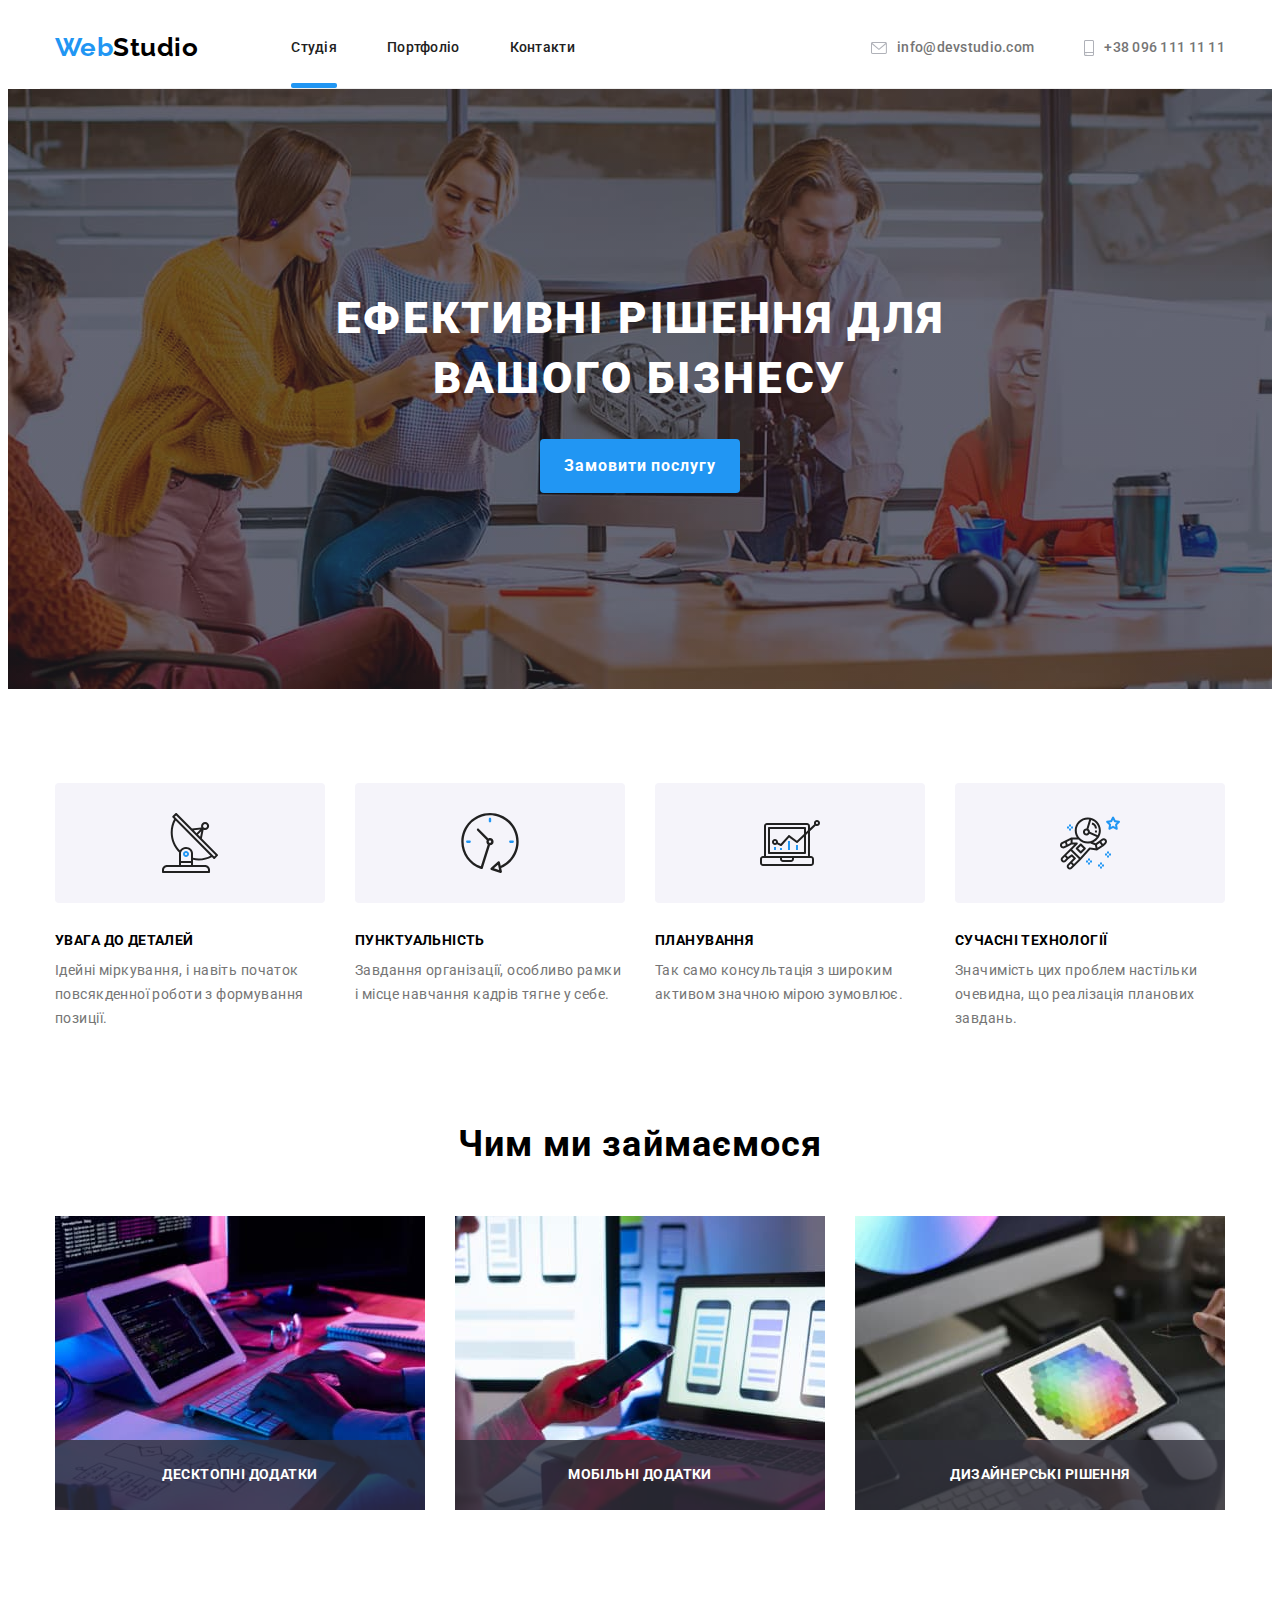
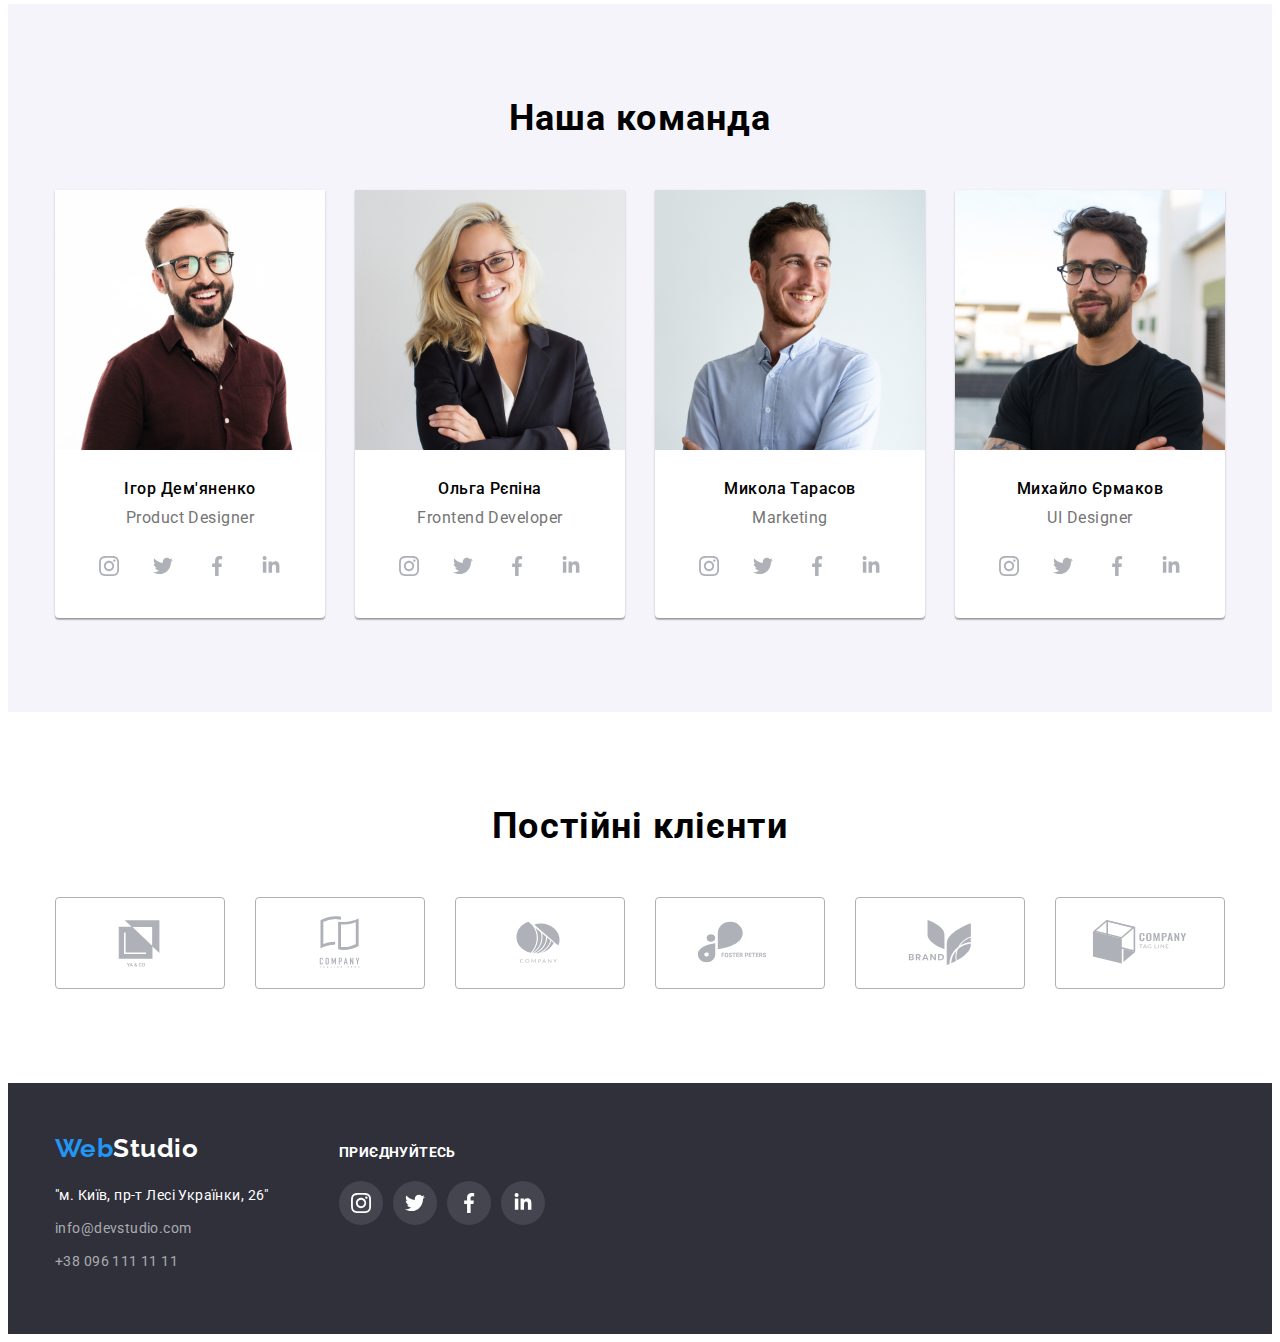
==== index.html @ 0c40fbbf "update index.html" ====
<!DOCTYPE html>
<html lang="en">
<head>
    <meta charset="UTF-8">
    <meta http-equiv="X-UA-Compatible" content="IE=edge">
    <meta name="viewport" content="width=device-width, initial-scale=1.0">
    <link href="https://fonts.googleapis.com/css2?family=Raleway:wght@700&family=Roboto:wght@400;500;700;900&display=swap" 
    rel="stylesheet">
    <link rel="stylesheet" href="https://cdnjs.cloudflare.com/ajax/libs/modern-normalize/1.1.0/modern-normalize.min.css" integrity="sha512-wpPYUAdjBVSE4KJnH1VR1HeZfpl1ub8YT/NKx4PuQ5NmX2tKuGu6U/JRp5y+Y8XG2tV+wKQpNHVUX03MfMFn9Q==" crossorigin="anonymous" referrerpolicy="no-referrer" />
    <link rel="stylesheet" href="./styles.css">
    <title>Студія</title>
</head>
<body>
    <!-- Шапка сайту -->
    <header class="page-header">
        
            <nav class=" container main-nav">
            <a href="./index.html" class="logo"><span class="logo-blue">Web</span>Studio</a> 
            <ul class="site-nav list">
                <li class="item"><a href="./index.html"  class="link main-nav-link">Студія</a></li>
                <li class="item"><a href="./portfolio.html" class="link ">Портфоліо</a></li>
                <li class="item"><a href="" class="link ">Контакти</a></li>

            </ul>
            <ul class="auth-nav list">
                <li class="item">
                    <a href="mailto:info@devstudio.com"class="link">
                    <svg
                    class="mail-icons"
                    width="20px"
                    hight="20px">
                        <use href="./images/icons.svg#icon-mail"></use>
                    </svg>
                    info@devstudio.com
                    </a>
                </li>
                <li class="item">
                    <a href="tel:+380961111111" class="link">
                        <svg
                        class="smartphone-icons"
                        width="20px"
                        hight="20px">
                            <use href="./images/icons.svg#icon-smartphone"></use>
                        </svg>   
                        +38 096 111 11 11    
                </a>
                </li>
            </ul>
            </nav>
        
    </header>
    <main>
        <!-- Герой -->
<section class="hero">
    <div class="container">
        <h1 class="hero-titel">Ефективні рішення для <br> вашого бізнесу</h1>
        <button data-modal-open type="button" class="button secondary">Замовити послугу</button>
    </div>
</section>
<!-- Features -->
<section class="section section-features">
    <!-- Hidden titel-->
    <div class="container">
    <h2 class="section-titel visually-hidden">Наші переваги</h2>
    <ul class="list features-list">
        <li class="item">
            <div class="featers-items">
                <svg
                        class="features-links-icons" width="70px" hight="70px">
                        <use href="./images/icons.svg#icon-antenna"></use>
                </svg>
            </div>
            <h3 class="section-titel titel-features">УВАГА ДО ДЕТАЛЕЙ</h3>
            <p class="features">Ідейні міркування, і навіть початок повсякденної роботи з формування позиції.</p>
        </li>
        <li class="item">
            <div class="featers-items">
                <svg
                        class="features-links-icons" width="70px" hight="70px">
                        <use href="./images/icons.svg#icon-clock"></use>
                </svg>
            </div>
            <h3 class="section-titel titel-features">ПУНКТУАЛЬНІСТЬ</h3>
            <p class="features">Завдання організації, особливо рамки і місце навчання кадрів тягне у себе.</p>
        </li>
        <li class="item">
            <div class="featers-items">
                <svg
                        class="features-links-icons" width="70px" hight="70px">
                        <use href="./images/icons.svg#icon-diagram"></use>
                </svg>
            </div>
            <h3 class="section-titel titel-features">ПЛАНУВАННЯ</h3>
            <p class="features">Так само консультація з широким активом значною мірою зумовлює.</p>
        </li>
        <li class="item">
            <div class="featers-items">
                <svg
                        class="features-links-icons" width="70px" hight="70px">
                        <use href="./images/icons.svg#icon-astronaut"></use>
                </svg>
            </div>
            <h3 class="section-titel titel-features">СУЧАСНІ ТЕХНОЛОГІЇ</h3>
            <p class="features">Значимість цих проблем настільки очевидна, що реалізація планових завдань.</p>
        </li>
    </ul>
    </div>  
</section>
<!-- Work -->
<section class="section nopadding-section">
    <div class="container">
    <h2 class="section-titel h2-titel">Чим ми займаємося</h2>
    <ul class="list list-work">
        <div class="list-work-items">
            <li >
                <img src="./images/box1.jpg" alt="Проектуємо" width="370">
                <div class="list-work-name"><h3 class="list-work-titel">Десктопні додатки</h3></div>
            </li>
        </div>
        <div class="list-work-items">
            <li >
                <img src="./images/box2.jpg" alt="Appmobile" width="370">
                <div class="list-work-name"><h3 class="list-work-titel">Мобільні додатки</h3></div>
            </li>
        </div>
        <div class="list-work-items">
            <li >
                <img src="./images/box3.jpg" alt="Дизайн" width="370">
                <div class="list-work-name"><h3 class="list-work-titel">Дизайнерські рішення</h3></div>
            </li>
        </div>
    </ul>
    </div>
</section>
<!-- Team -->
<section class="section section-team">
    <div class="container">
    <h2 class="section-titel team-titel">Наша команда</h2>
    <ul class="list team-list">
        <li class="team-cards">
            <img src="./images/teamcard1.jpg" alt="Ігор" width="270">
            <div class="team-list-name">
             <h3 class="section-titel team-name">Ігор Дем'яненко</h3>
            <p class="team-job">Product Designer</p> 
             <ul class="social-links list">
                <li class="social-links-items">
                    <a href="" class="social-links-cirl">
                        <svg
                        class="social-links-icons"
                        width="20px"
                        hight="20px">
                            <use href="./images/icons.svg#icon-instagram"></use>
                        </svg>
                    </a>
                </li>
                <li class="social-links-items">
                    <a href="" class="social-links-cirl">
                        <svg
                        class="social-links-icons"
                        width="20px">
                            <use href="./images/icons.svg#icon-twitter"></use>
                        </svg>
                    </a>
                </li>
                <li class="social-links-items">
                    <a href="" class="social-links-cirl">
                        <svg
                        class="social-links-icons"
                        width="20px">
                            <use href="./images/icons.svg#icon-facebook"></use>
                        </svg>
                    </a>
                </li>
                <li class="social-links-items">
                    <a href="" class="social-links-cirl">
                        <svg
                        class="social-links-icons"
                        width="20px">
                            <use href="./images/icons.svg#icon-linkedin"></use>
                        </svg>
                    </a>
                </li>
             </ul>
    </div>
            
        </li>
        <li class="team-cards">
            <img src="./images/teamcard2.jpg" alt="Оля" width="270">
            <div class="team-list-name">
                <h3 class="section-titel team-name">Ольга Рєпіна</h3>
            <p class="team-job">Frontend Developer</p>
            <ul class="social-links list">
                <li class="social-links-items">
                    <a href="" class="social-links-cirl">
                        <svg
                        class="social-links-icons"
                        width="20px"
                        hight="20px">
                            <use href="./images/icons.svg#icon-instagram"></use>
                        </svg>
                    </a>
                </li>
                <li class="social-links-items">
                    <a href="" class="social-links-cirl">
                        <svg
                        class="social-links-icons"
                        width="20px">
                            <use href="./images/icons.svg#icon-twitter"></use>
                        </svg>
                    </a>
                </li>
                <li class="social-links-items">
                    <a href="" class="social-links-cirl">
                        <svg
                        class="social-links-icons"
                        width="20px">
                            <use href="./images/icons.svg#icon-facebook"></use>
                        </svg>
                    </a>
                </li>
                <li class="social-links-items">
                    <a href="" class="social-links-cirl">
                        <svg
                        class="social-links-icons"
                        width="20px">
                            <use href="./images/icons.svg#icon-linkedin"></use>
                        </svg>
                    </a>
                </li>
             </ul>
            </div>
        </li>
        <li class="team-cards">
            <img src="./images/teamcard3.jpg" alt="Микола" width="270">
            <div class="team-list-name">
                <h3 class="section-titel team-name">Микола Тарасов</h3>
            <p class="team-job">Marketing</p>
            <ul class="social-links list">
                <li class="social-links-items">
                    <a href="" class="social-links-cirl">
                        <svg
                        class="social-links-icons"
                        width="20px"
                        hight="20px">
                            <use href="./images/icons.svg#icon-instagram"></use>
                        </svg>
                    </a>
                </li>
                <li class="social-links-items">
                    <a href="" class="social-links-cirl">
                        <svg
                        class="social-links-icons"
                        width="20px">
                            <use href="./images/icons.svg#icon-twitter"></use>
                        </svg>
                    </a>
                </li>
                <li class="social-links-items">
                    <a href="" class="social-links-cirl">
                        <svg
                        class="social-links-icons"
                        width="20px">
                            <use href="./images/icons.svg#icon-facebook"></use>
                        </svg>
                    </a>
                </li>
                <li class="social-links-items">
                    <a href="" class="social-links-cirl">
                        <svg
                        class="social-links-icons"
                        width="20px">
                            <use href="./images/icons.svg#icon-linkedin"></use>
                        </svg>
                    </a>
                </li>
             </ul>
        </div>
        </li>
        <li class="team-cards">
            <img src="./images/teamcard4.jpg" alt="Михайло" width="270">
            <div class="team-list-name">
                <h3 class="section-titel team-name">Михайло Єрмаков</h3>
            <p class="team-job">UI Designer</p>
            <ul class="social-links list">
                <li class="social-links-items">
                    <a href="" class="social-links-cirl">
                        <svg
                        class="social-links-icons"
                        width="20px"
                        hight="20px">
                            <use href="./images/icons.svg#icon-instagram"></use>
                        </svg>
                    </a>
                </li>
                <li class="social-links-items">
                    <a href="" class="social-links-cirl">
                        <svg
                        class="social-links-icons"
                        width="20px">
                            <use href="./images/icons.svg#icon-twitter"></use>
                        </svg>
                    </a>
                </li>
                <li class="social-links-items">
                    <a href="" class="social-links-cirl">
                        <svg
                        class="social-links-icons"
                        width="20px">
                            <use href="./images/icons.svg#icon-facebook"></use>
                        </svg>
                    </a>
                </li>
                <li class="social-links-items">
                    <a href="" class="social-links-cirl">
                        <svg
                        class="social-links-icons"
                        width="20px">
                            <use href="./images/icons.svg#icon-linkedin"></use>
                        </svg>
                    </a>
                </li>
             </ul>
        </div>
        </li>
    </ul>
    </div>
</section>
<!-- Clients -->

<section class=" section clients">
    <div class="container">
        <h2 class="section-titel h2-titel">Постійні клієнти</h2>
        <ul class="list clients-list">
            <li class="clients-items">
                <div class="clients-items">
                    <a href="" class="clients-links">
                        <svg
                            class="features-links-icons" width="106px" hight="60px">
                            <use href="./images/icons.svg#icon-complogo1"></use>
                        </svg>
                    </a>
                </div>
            </li>
            <li class="clients-items">
                <div class="clients-items">
                    <a href="" class="clients-links">
                        <svg
                            class="features-links-icons" width="106px" hight="60px">
                            <use href="./images/icons.svg#icon-complogo2"></use>
                    </svg>
                    </a>
                </div>
            </li>
            <li class="clients-items">
                <div class="clients-items">
                    <a href="" class="clients-links">
                        <svg
                            class="features-links-icons" width="106px" hight="60px">
                            <use href="./images/icons.svg#icon-complogo3"></use>
                    </svg>
                    </a>
                </div>
            </li>
            <li class="clients-items">
                <div class="clients-items">
                    <a href="" class="clients-links">
                        <svg
                            class="features-links-icons" width="106px" hight="60px">
                            <use href="./images/icons.svg#icon-complogo4"></use>
                    </svg>
                    </a>
                </div>
            </li>
            <li class="clients-items">
                <div class="clients-items">
                   <a href="" class="clients-links">
                     <svg
                            class="features-links-icons" width="106px" hight="60px">
                            <use href="./images/icons.svg#icon-complogo5"></use>
                    </svg>
                   </a>
                </div>
            </li>
            <li class="clients-items">
                <div class="clients-items">
                   <a href="" class="clients-links">
                     <svg
                            class="features-links-icons" width="106px" hight="60px">
                            <use href="./images/icons.svg#icon-complogo6"></use>
                    </svg>
                   </a>
                </div>
            </li>
        </ul>
    </div>
</section>
    </main>
    <!-- Footer -->
<footer class="page-footer">
    <div class="container footer-container">

    <div>
        <a href="./index.html" class="logo"><span class="logo-blue">Web</span><span class="logo-wight">Studio</span></a>
    <address>
    <ul class="footer-nav list">
        <li class="item"><a href="м.Київ,пр-тЛесіУкраїнки,26" class="link-address">"м. Київ, пр-т Лесі Українки, 26"</a></li>
        <li class="item"><a href="mailto:info@devstudio.com" class="link-footer">info@devstudio.com</a></li>
        <li class="item"><a href="tel:+380961111111" ></a><span class="link-footer">+38 096 111 11 11</span></li>
    </ul>
    </address>
    </div>
    
    <div class="social-links-footer">
        <B class="footer-logo">приєднуйтесь</B>
        <ul class="social-links list">
            <li class="social-links-items">
                <a href="" class="social-links-cirl">
                    <svg
                    class="social-links-icons"
                    width="20px"
                    hight="20px">
                        <use href="./images/icons.svg#icon-instagram"></use>
                    </svg>
                </a>
            </li>
            <li class="social-links-items">
                <a href="" class="social-links-cirl">
                    <svg
                    class="social-links-icons"
                    width="20px">
                        <use href="./images/icons.svg#icon-twitter"></use>
                    </svg>
                </a>
            </li>
            <li class="social-links-items">
                <a href="" class="social-links-cirl">
                    <svg
                    class="social-links-icons"
                    width="20px">
                        <use href="./images/icons.svg#icon-facebook"></use>
                    </svg>
                </a>
            </li>
            <li class="social-links-items">
                <a href="" class="social-links-cirl">
                    <svg
                    class="social-links-icons"
                    width="20px">
                        <use href="./images/icons.svg#icon-linkedin"></use>
                    </svg>
                </a>
            </li>
         </ul>
    </div>

    </div>
    </footer>

    <div class="backdrop is-hidden " data-modal>
        <div class="modal">
            <p class="modal-titel">Залиште свої дані, ми вам передзвонимо</p>
            <form action="" class="modal-form">

                <div class="form-element">
                    <label for="name">Ім'я</label>
                <input type="text" name="name" id="userName">
                </div>

                <div class="form-element">
                    <label for="tel">Телефон</label>
                <input type="tel" name="tel" id="tel">
                </div>

                <div class="form-element">
                    <label for="email">Пошта</label>
                <input type="email" name="email" id="email">
                </div>

                <div class="form-element">
                    <label for="coment">Коментар</label>
                <textarea name="coment" id="coment" cols="30" rows="10" placeholder="Введіть текст"></textarea>
                </div>

                <div class="accept">
                    <input type="checkbox" id="accept" name="accept" required>
                    <label for="accept">Погоджуюся з розсилкою та приймаю <a href="" class="accept-link">Умови договору</a></label>
                </div>

                <button class="form-button">Відправити</button>
            </form>
           <button data-modal-close class="button-close">
            <svg
                class="close-icons" width="18px" hight="18px">
                <use href="./images/icons.svg#icon-close"></use>
            </svg>
           </button>

            
        </div>
    </div>

    <script src="./js/modal.js"></script>
</body>
</html>
---- styles.css ----
/* Roboto 900 700 500 400 */
/* Raleway 700 */


*{
    /* outline: 2px solid green; */
    box-sizing: border-box;
}

:root{
    --primary-acent-color:#2196F3;
    --title-test-color:  #757575;
    --section-titel-color: #000000;
    --primary-link-color: #212121;
    --hero-titel-color: #FFFFFF;
    --link-footer-color: rgba(255, 255, 255, 0.6);
    --indent: 30px;
    --items: 3;
    --bghero: rgba(47, 48, 58, 0.4)
    }


body{
    background-color: var(--hero-titel-color);
    color: var(--title-test-color);
    font-family: Roboto, sans-serif;
    letter-spacing: 0.03em;
}

h1,h2,h3,ul,p{
    margin: 0;
}
ul{
    padding-left: 0;
}

img{
    display: block;
    }

.container{
    width: 1200px;
    margin: 0 auto;
    padding-left: 15px;
    padding-right: 15px;
}

.section{
    padding-top: 94px;
    padding-bottom: 94px;
}

.logo{
    color: #000000;
}
.logo-blue{
    color: #2196F3;
}

.logo,
.logo-blue{
    font-family: 'Raleway';
    font-weight: 700;
    font-size: 26px;
    line-height: 1.2;
    text-decoration: none;
    }

.list{
    list-style: none;
    display: block;
}

/* Main-nav */

.main-nav{
    display: flex;
    align-items: center;
    border-bottom: 1px solid #EEE;
}
/* Site nav */
.site-nav{
    display: flex;
    margin-left: 93px;
} 

.site-nav .item:not(:last-child){
    margin-right: 50px;
}

.site-nav .link,
.footer-nav .link {
   display: block;
   padding-top: 32px;
   padding-bottom: 32px;
    color: var(--primary-link-color);
    font-family: 'Roboto';
    font-size: 14px;
    line-height: 1.14;
    letter-spacing: 0.02em;
    font-weight: 500;
    text-decoration: none;
    transition: color 250ms cubic-bezier(0.4, 0, 0.2, 1);
    position: relative;
}

.site-nav .link:hover,
.site-nav .link:focus {
    color: var(--primary-acent-color);
}

.main-nav-link::after{
    content: '';

    position: absolute;
    bottom: 0;
    left: 0;
    display: block;
    width: 100%;
    height: 5px;
    background-color: var(--primary-acent-color);
    border-radius: 2px;
}

/* Auth-nav */

.auth-nav{
    display: flex;
    margin-left: auto;
    
} 
.auth-nav .item +.item{
    margin-left: 50px;
}
.auth-nav .link{
    color: var(--title-test-color);
    font-family: 'Roboto';
    font-size: 14px;
    line-height: 1.14;
    letter-spacing: 0.02em;
    font-weight: 500;
    text-decoration: none;
    transition: color 250ms cubic-bezier(0.4, 0, 0.2, 1);

}



/* SVG mail + tel */

.mail-icons{
    fill: #AFB1B8;
    width: 16px;
    height: 12px;
    margin-right: 10px;
    transition: fill 250ms cubic-bezier(0.4, 0, 0.2, 1);
    
}

.smartphone-icons{
    fill: #AFB1B8;
    width: 10px;
    height: 16px;
    margin-right: 10px;
    transition: fill 250ms cubic-bezier(0.4, 0, 0.2, 1);
    
}


.link{
    display: flex; 
    justify-content: center;
    align-items: center;
}



.auth-nav .link:hover,
.auth-nav .link:focus,
.auth-nav .link:hover svg,
.auth-nav .link:focus svg {
    color: var(--primary-acent-color);
    fill: var(--primary-acent-color);
}




/* Hero */
.hero{
    max-width: 1600px;
    height: 600px;
    background-color: #2F303A;
    background-image: linear-gradient(to right, var(--bghero), var(--bghero)), url(./images/background.jpg);
    background-repeat: no-repeat;
    background-position: center;
    background-size: 1600px;
  
    text-align: center;
    padding-top: 200px;
    padding-bottom: 200px;
    margin: 0 auto;
}
.hero-titel{
    color: #FFFFFF;
    font-weight: 900;
    font-size: 44px;
    line-height: 1.36;
    letter-spacing: 0.06em;
    text-transform: uppercase; 
    padding-bottom: 30px;
}

/* Hidden titels */

.visually-hidden {
    position: absolute;
    width: 1px;
    height: 1px;
    margin: -1px;
    border: 0;
    padding: 0;
    white-space: nowrap;
    clip-path: inset(100%);
    clip: rect(0 0 0 0);
    overflow: hidden;
  }

/* Section features */
.featers-items{
    width: 270px;
    height: 120px;
    background-color: #F5F4FA;
    border-radius: 4px;
    display: flex;
}
.features-links-icons{
    margin: auto;
    width: 70px;
    height: 70px;
}

.features-list,
.list-work,
.team-list
{
    display: flex;
    flex-wrap: wrap;
    justify-content: space-between;
}
.features-list .item{
    width: 270px;
}
.titel-features{
    margin-bottom: 10px;
    margin-top: 30px
}
.section-titel{
    color: var(--section-titel-color);
    font-weight: 700;
    font-size: 14px;
    line-height: 1.14;
    letter-spacing: 0.03em;
    text-transform: uppercase;
}
.list-work-items{
    position: relative;
}
.list-work-titel{
    color: var(--hero-titel-color);
    font-weight: 700;
    font-size: 14px;
    line-height: 1.14;
    letter-spacing: 0.03em;
    text-transform: uppercase;
    text-align: center;
    
   
    
}

.list-work-name{
  position: absolute;  
  bottom: 0;
  right: 0;
  width: 100%;
  background-color: rgba(47, 48, 58, 0.8);
  height: 70px;
  display: flex;
  justify-content: center;
  align-items: center;

}

.features{
    font-size: 14px;
    line-height: 1.7;
    letter-spacing: 0.03em;
}
/* Work */
.h2-titel,
.team-titel{
    margin-bottom: 50px;
    font-weight: 700;
    font-size: 36px;
    line-height: 1.16;
    text-align: center;
    letter-spacing: 0.03em;  
    text-transform: none; 
}
.nopadding-section{
    padding-top: 0;
}


/* Team */
.section-team{
    background-color: #F5F4FA;
    padding-bottom: 94px;
}

.team-list{
    text-align: center;
}

.team-cards{
box-shadow: 0px 1px 3px rgba(0, 0, 0, 0.12), 0px 1px 1px rgba(0, 0, 0, 0.14), 0px 2px 1px rgba(0, 0, 0, 0.2);
border-radius: 0px 0px 4px 4px;
background-color: var(--hero-titel-color);
}

.team-name{
    font-weight: 500;
    font-size: 16px;
    line-height: 1.18;
    letter-spacing: 0.03em;
    text-transform: none;
    }

.team-job{
    font-size: 16px;
    line-height: 1.18;
    letter-spacing: 0.03em;
    text-transform: none;
    margin-top: 10px;
    padding-bottom: 16px;
    }

.team-list-name{
    padding-top: 30px;
    padding-bottom: 30px;
}


.social-links{
    gap: 10px;
    display: flex;
    justify-content: center;
    
}
.social-links-cirl{
    display: flex;
    justify-content: center;
    width: 44px;
    height: 44px; 
    border-radius: 50%;
    transition: background-color 250ms cubic-bezier(0.4, 0, 0.2, 1);
      
}

.social-links-icons{
    fill: #AFB1B8;
    width: 20px;
    height: 20px;
    margin: auto;
    transition: fill 250ms cubic-bezier(0.4, 0, 0.2, 1);
}

.social-links-cirl:hover ,
.social-links-cirl:focus {
    fill: var(--hero-titel-color);
    background-color: var(--primary-acent-color);
}

.social-links-cirl:hover svg,
.social-links-cirl:focus svg{
    fill: var(--hero-titel-color);

}
/* Clients */

.clients-list{
    gap: 30px;
    display: flex;
    justify-content: center;
}


.clients-links{
border: 1px solid #AFB1B8;
border-radius: 4px;
width: 170px;
height: 92px;
margin: auto;
display: flex;
justify-content: center;
transition: border-color 250ms cubic-bezier(0.4, 0, 0.2, 1);
}

.clients-links svg{
    transition: fill 250ms cubic-bezier(0.4, 0, 0.2, 1);
}


.features-links-icons{
    width: 106px;
    height: 60px;
    fill: #AFB1B8;
}


.clients-links:hover ,
.clients-links:focus {
    fill: var(--primary-acent-color);
    border-color: var(--primary-acent-color);
    
}

.clients-links:hover svg,
.clients-links:focus svg{
    fill: var(--primary-acent-color);

}

/* Footer */
.page-footer{
    background-color: #2F303A;
}
.logo-wight,
.link-address{
    color: #FFFFFF;
   }

.link-address,
.link-footer{
    font-weight: 400;
    font-size: 14px;
    font-style: normal;
    line-height: 1.7;
    letter-spacing: 0.03em;
    text-decoration: none;
   }

.link-footer{
    color: rgba(255, 255, 255, 0.6);
}
.footer-nav{
    margin-top: 20px;
}

.footer-nav .item +.item{
    margin-top: 9px;
}

.footer-logo{
    color: var(--hero-titel-color);
    font-weight: 700;
    font-size: 14px;
    line-height: 1.14;
    letter-spacing: 0.03em;
    text-transform: uppercase;
    margin-bottom: 20px;
    display: block;
}

.footer-container{
    display: flex;
    align-items: baseline;
}

.social-links-footer{
    margin-left: 70px;
}


.social-links-footer .social-links-cirl {
 background: rgba(255, 255, 255, 0.1);

}

.social-links-footer .social-links-icons
{
   fill: var(--hero-titel-color);   
}

.social-links-footer .social-links-cirl:hover,
.social-links-footer .social-links-cirl:focus {
    background: var(--primary-acent-color);
    
   }

/* Portfolio */

/* Filter portfolio */

.filter-list{
    display: flex;
    flex-wrap: wrap;
    justify-content: center;
    padding-bottom: 50px;
}

.filter-list .item +.item{
    margin-left: 8px;
}

/* Button-portfolio */

.button{
    color: var(--section-titel-color);
    background-color: #F5F4FA;
    display: inline-block;
    padding: 12px 24px;
    font-family: inherit;
    cursor: pointer;
    font-weight: 700;
    font-size: 16px;
    line-height: 1.87;
    letter-spacing: 0.06em;
    border: 2px;
    border-radius: 4px;
    border-color: var(--primary-acent-color);
    transition: color 250ms cubic-bezier(0.4, 0, 0.2, 1), background-color 250ms cubic-bezier(0.4, 0, 0.2, 1);
    

}
.button.primary{
    color: var(--primary-acent-color);
    background-color: var(--hero-titel-color);
}
.button.secondary{
    color: var(--hero-titel-color);
    background-color: var(--primary-acent-color);
    border: 2px;
    border-radius: 4px;
    border-color: var(--primary-acent-color);
    font-weight: 700;
    font-size: 16px;
    line-height: 1.87;
    letter-spacing: 0.06em;
    
}

.button:hover,
.button:focus{
    color: var(--hero-titel-color);
    background-color: var(--primary-acent-color);
    border-color: var(--primary-acent-color);
    box-shadow: 0px 3px 1px rgba(0, 0, 0, 0.1), 0px 1px 2px rgba(0, 0, 0, 0.08), 0px 2px 2px rgba(0, 0, 0, 0.12);
}

.button.button.secondary:hover,
.button.button.secondary:focus{
    color: var(--section-titel-color);
    background-color: #F5F4FA;
    border-color: #F5F4FA;
}


/* Portfolio ditalies */

.portfolio-titel{
    font-weight: 700;
    font-size: 18px;
    line-height: 2;
    letter-spacing: 0.06em;
    text-transform: none;
}

.portfolio-descr{
    font-size: 16px;
    line-height: 1.87;
    letter-spacing: 0.03em;
    text-transform: none
}

.portfolio-list{
    display: flex;
    flex-wrap: wrap;
    justify-content: space-between;
    gap: var(--indent)
    }
.portfolio-img{
    position: relative;
    overflow: hidden;
}
   .portfolio-card-info{
    font-weight: 400;
    font-size: 18px;
    line-height: 1.55;
    letter-spacing: 0.03em;
    color: var(--hero-titel-color);
    background-color: rgba(33, 150, 243, 0.9);
    padding: 63px 24px;
    width: 100%;
    height: 100%;
    position: absolute;
    top: 0;
    left: 0;
    transform: translateY(101%);
    transition: transform 250ms cubic-bezier(0.4, 0, 0.2, 1);
   } 

.portfolio-titel{
    margin-top: 20px;
    margin-bottom: 4px;
}

.page-footer{
    padding-top: 50px;
    padding-bottom: 60px;
}
.portfolio-list-name{
    padding: 20px 24px;
    border: 1px solid #EEE;
    border-top: none;
    
}
.portfolio-item{
    flex-basis: calc((100% - ( var(--indent) * (var(--items)-1 )))/ var(--items) );
   
   
}

.portfolio-links{
    display: block;
    text-decoration: none;
    transition: box-shadow 250ms cubic-bezier(0.4, 0, 0.2, 1);
}

   
.portfolio-links:focus,
.portfolio-links:hover  
    {
    box-shadow: 0px 1px 1px rgba(0, 0, 0, 0.12), 0px 4px 4px rgba(0, 0, 0, 0.06), 1px 4px 6px rgba(0, 0, 0, 0.16);
    }


.portfolio-item:hover .portfolio-card-info,
.portfolio-links:focus .portfolio-card-info{
    transform: translateY(0);

}

/* Modal */
.backdrop{
    position: fixed;
    top: 0;
    left: 0;
    width: 100%;
    height: 100%;
    background-color: rgba(0, 0, 0, 0.2);
    transition: opacity 250ms cubic-bezier(0.4, 0, 0.2, 1);
    opacity: 1;
    
}

.backdrop.is-hidden{
    opacity: 0;
    pointer-events: none;
   
}

.backdrop.is-hidden .modal{
    transform: translate(-50%, -50%) scale(0.5);
}

.modal{
    position: absolute;
    top: 50%;
    left: 50%;
    transform: translate(-50%, -50%) scale(1);
    width: 528px;
    height: 581px;
    background-color: var(--hero-titel-color);
    transition: transform 250ms cubic-bezier(0.4, 0, 0.2, 1);
    
}

.modal-titel{
    text-align: center;
   
font-weight: 700;
font-size: 20px;
line-height: 1.15;

letter-spacing: 0.03em;

color: var(--primary-link-color);
margin: 40px 40px 12px 40px;
}

.modal-form{
margin: 12px 40px 20px 40px;
}
.form-element{
    display: flex;
    flex-direction: column;
    margin-bottom: 10px;
}

.form-element label{
    margin-bottom: 4px;
    font-size: 12px;
line-height: 14px;
letter-spacing: 0.01em;

color: var(--title-test-color);
}

.form-element input{
border: 1px solid rgba(33, 33, 33, 0.2);
border-radius: 4px;
width: 448px;
height: 40px;
}

.form-element textarea{
    resize: none;
    width: 448px;
    height: 120px;
    border: 1px solid rgba(33, 33, 33, 0.2);
    border-radius: 4px;
    color: #757575;
    font-size: 12px;
    line-height: 14px;
    letter-spacing: 0.01em;
    color: rgba(117, 117, 117, 0.5);
    padding: 12px 16px;

}

.accept{
    margin: 20px 11px 30px 12px;
    width: 425px;
    height: 24px;
}

.accept label{
    font-size: 14px;
    line-height: 1.71;

    letter-spacing: 0.03em;

    color: var( --title-test-color);
}

.accept-link{
color: var(--primary-acent-color);
}

.form-button{
    width: 200px;
    height: 50px;
    color: var(--hero-titel-color);
    background-color: #2196F3;
    box-shadow: 0px 4px 4px rgba(0, 0, 0, 0.15);
    border-radius: 4px;
    border-color: var(--primary-acent-color);
    font-weight: 700;
    font-size: 16px;
    line-height: 1.87;
    letter-spacing: 0.06em;
    border: 2px;
    color: #FFFFFF;
    cursor: pointer;
    display: inline-block;
    padding: 12px 24px;
    margin-left: 124px;
    margin-right: 124px;
}


/* Close */

.close-icons{
    margin: auto;
    width: 18px;
    height: 18px;
    fill: var(--section-titel-color);
    transition: fill 250ms cubic-bezier(0.4, 0, 0.2, 1);
}



.button-close{
    position: absolute;
    top: 8px;
    right: 8px;
    height: 30px;
    width: 30px;
    border-radius: 50%;
    background: #FFFFFF;
    border: 1px solid rgba(0, 0, 0, 0.1);
    display: flex;
    align-content: center;
    cursor: pointer;
    
}


.button-close:hover svg,
.button-close:focus svg{
    fill: var(--primary-acent-color); 
}
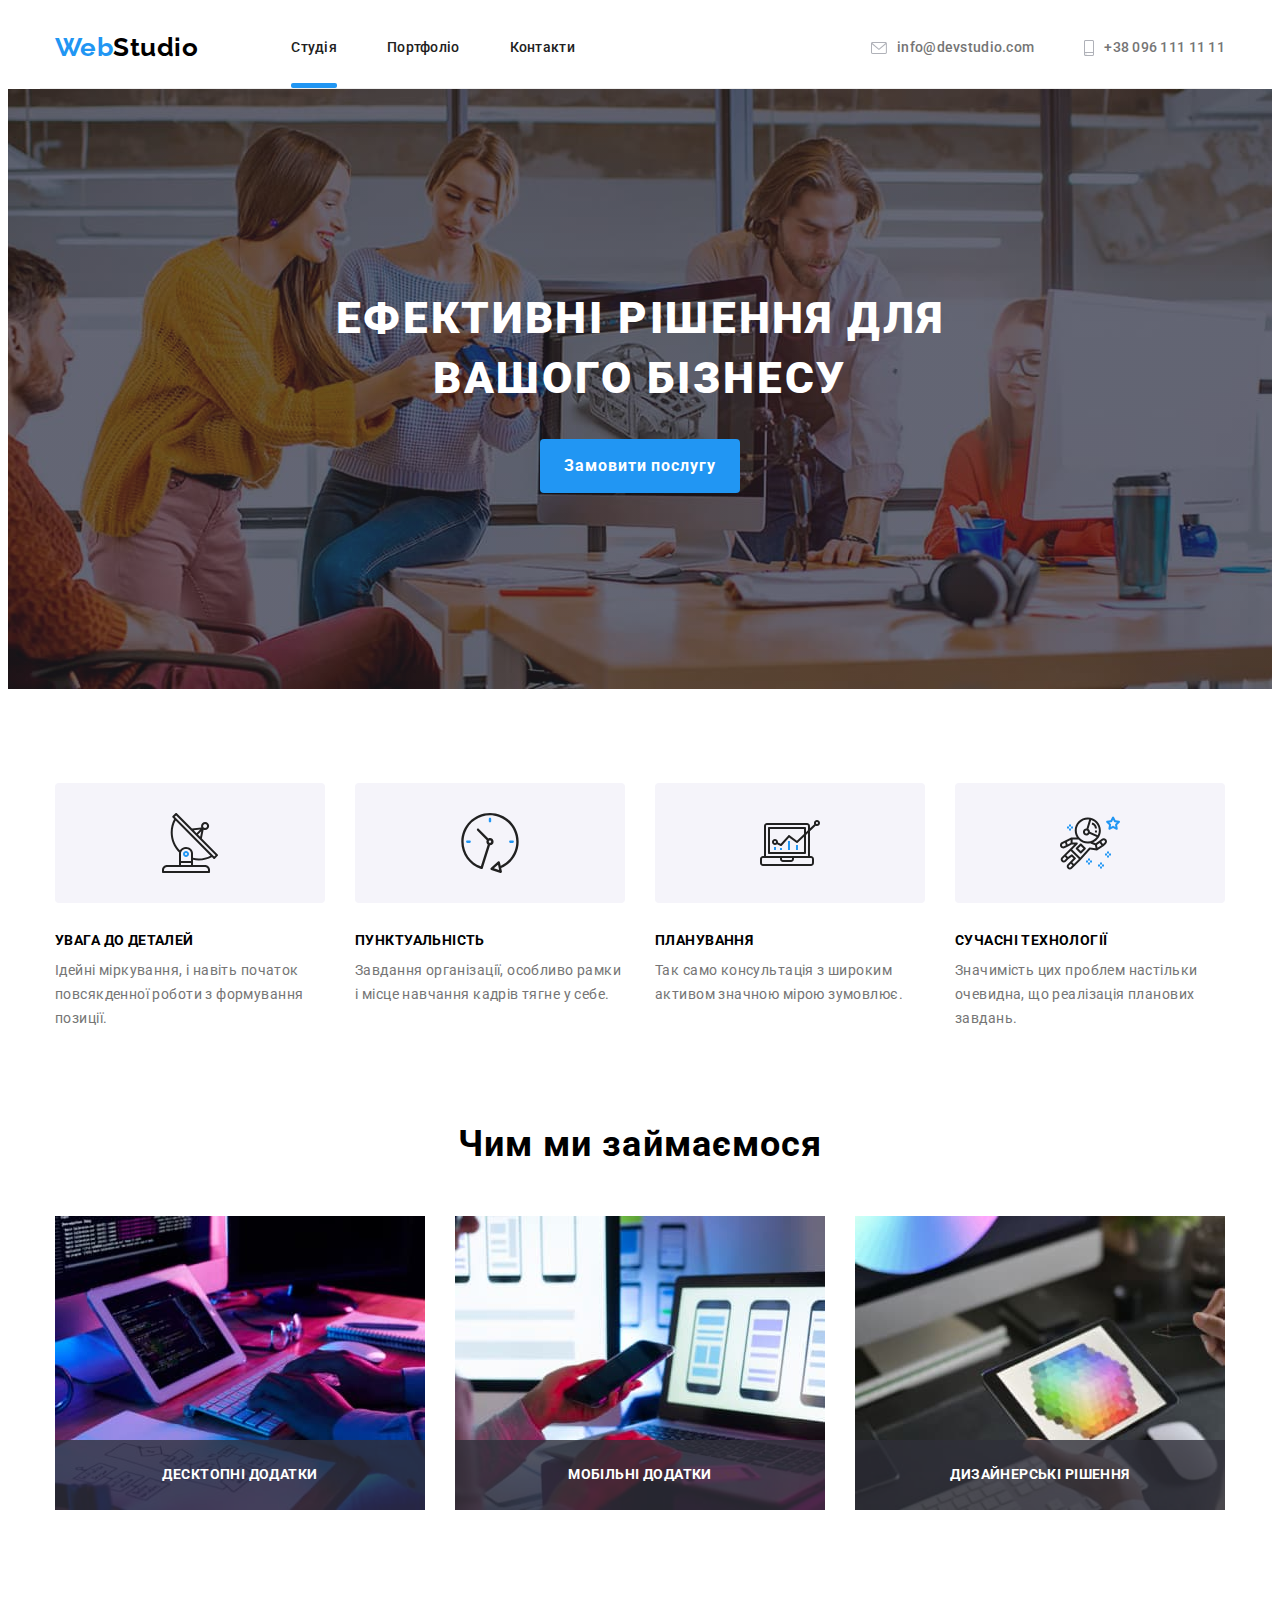
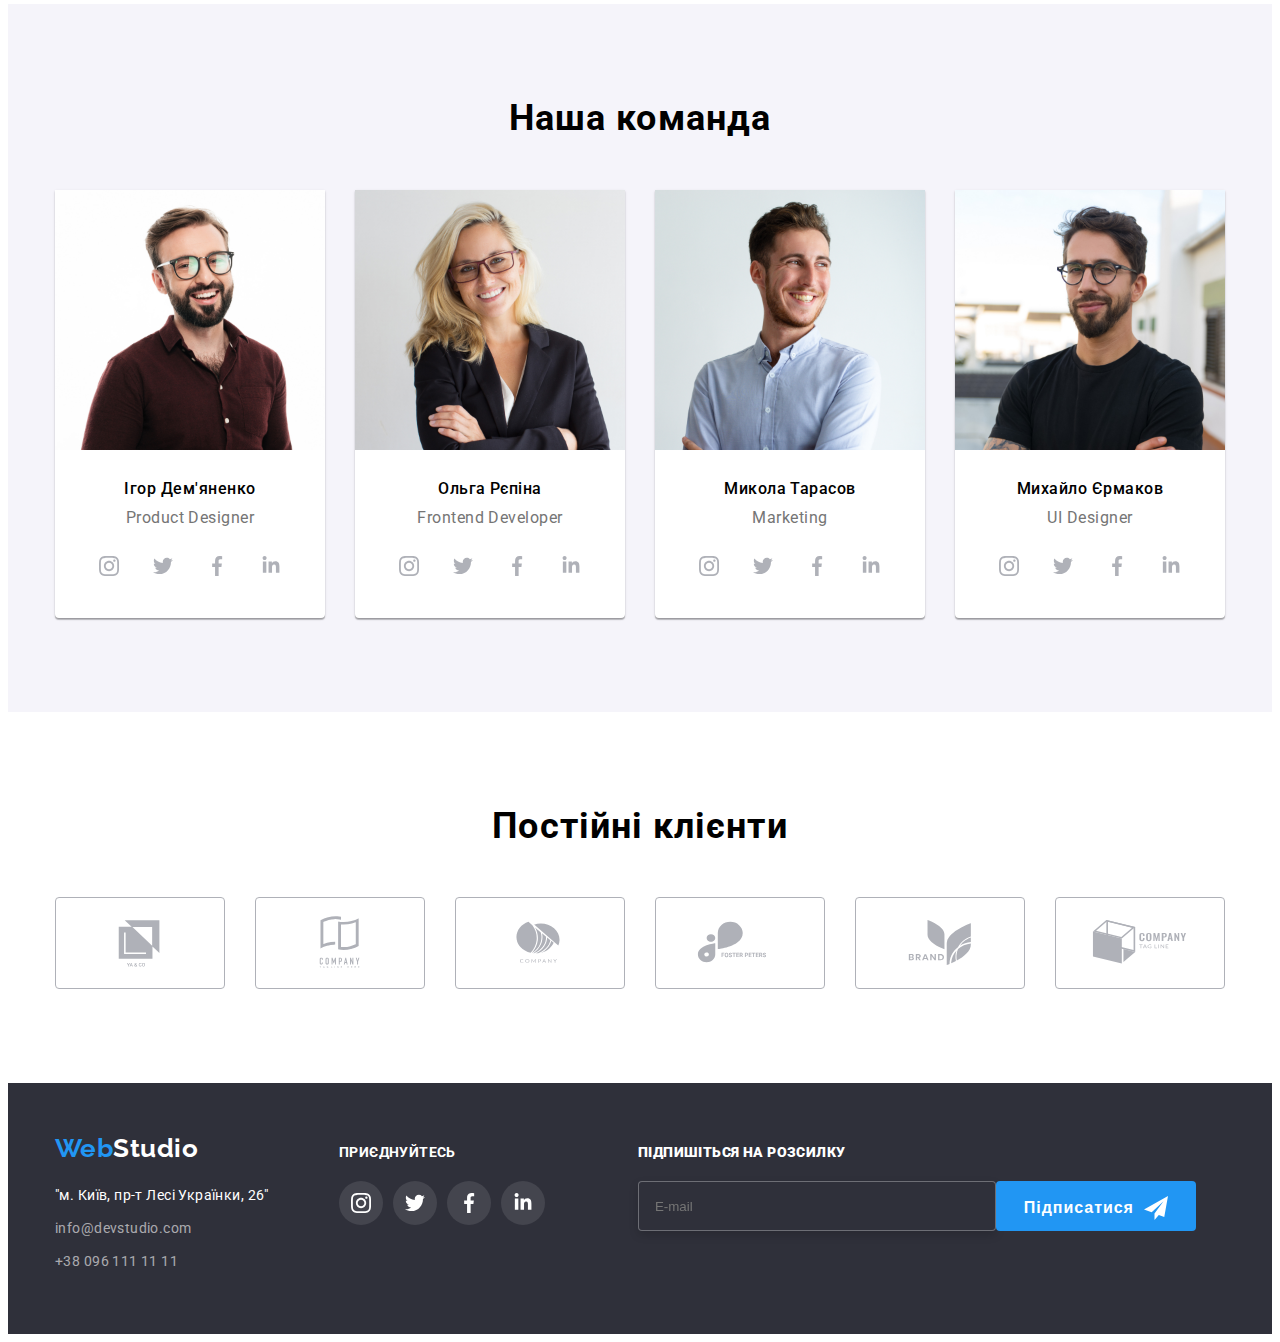
==== commit 09680741: "update" ====
--- a/index.html
+++ b/index.html
@@ -452,7 +452,31 @@
             </li>
          </ul>
     </div>
-
+<div class="footer-form">
+    <div class="footer-element">
+        <label for="email">
+            <b>Підпишіться на розсилку</b>
+        </label>
+
+        <div class="footer-email">
+            <input type="email" name="email" id="email" placeholder="E-mail">
+
+        <div class="input-wraper">
+            <button class="footer-button">
+               <div class="button-wraper">
+                Підписатися
+                <svg
+                class="footer-send-icons"
+                width="24px">
+                <use href="./images/icons.svg#icon-send"></use>
+                </svg>
+               </div>
+            </button>
+        </div>
+        </div>
+    </div>
+
+</div>
     </div>
     </footer>
 
@@ -463,17 +487,39 @@
 
                 <div class="form-element">
                     <label for="name">Ім'я</label>
-                <input type="text" name="name" id="userName">
+                    <!-- svg -->
+                    <div class="input-wraper">
+                    <input type="text" name="name" id="userName">
+                    <svg
+                    class="modal-name-icons"
+                    width="20px">
+                    <use href="./images/icons.svg#icon-person"></use>
+                    </svg>
+                    </div>
                 </div>
 
                 <div class="form-element">
                     <label for="tel">Телефон</label>
-                <input type="tel" name="tel" id="tel">
+                    <div class="input-wraper">
+                        <input type="tel" name="tel" id="tel">
+                        <svg
+                        class="modal-name-icons"
+                        width="20px">
+                        <use href="./images/icons.svg#icon-phone"></use>
+                        </svg>
+                    </div>
                 </div>
 
                 <div class="form-element">
                     <label for="email">Пошта</label>
-                <input type="email" name="email" id="email">
+                    <div class="input-wraper">
+                        <input type="email" name="email" id="email">
+                        <svg
+                        class="modal-name-icons"
+                        width="20px">
+                        <use href="./images/icons.svg#icon-email-black"></use>
+                        </svg>
+                    </div>
                 </div>
 
                 <div class="form-element">
@@ -482,8 +528,19 @@
                 </div>
 
                 <div class="accept">
-                    <input type="checkbox" id="accept" name="accept" required>
-                    <label for="accept">Погоджуюся з розсилкою та приймаю <a href="" class="accept-link">Умови договору</a></label>
+                    <input type="checkbox" id="accept" name="accept" class="visually-hidden" required>
+
+                    
+                    <label for="accept" class="label-chexbox">
+                        <div class="checkbox">
+                            <svg
+                             class="checkbox-icons"
+                             width="12px">
+                             <use href="./images/icons.svg#icon-tick"></use>
+                             </svg> 
+                         </div>  
+                         Погоджуюся з розсилкою та приймаю <a href="" class="accept-link">Умови договору</a></label>
+                        
                 </div>
 
                 <button class="form-button">Відправити</button>
--- a/styles.css
+++ b/styles.css
@@ -530,7 +530,8 @@
     border: 2px;
     border-radius: 4px;
     border-color: var(--primary-acent-color);
-    transition: color 250ms cubic-bezier(0.4, 0, 0.2, 1), background-color 250ms cubic-bezier(0.4, 0, 0.2, 1);
+    transition: color 250ms cubic-bezier(0.4, 0, 0.2, 1), background-color 250ms cubic-bezier(0.4, 0, 0.2, 1), border-color 250ms cubic-bezier(0.4, 0, 0.2, 1), box-shadow 250ms cubic-bezier(0.4, 0, 0.2, 1);
+    
     
 
 }
@@ -704,9 +705,11 @@
 margin: 12px 40px 20px 40px;
 }
 .form-element{
+    
     display: flex;
     flex-direction: column;
     margin-bottom: 10px;
+    position: relative;
 }
 
 .form-element label{
@@ -719,10 +722,13 @@
 }
 
 .form-element input{
+
 border: 1px solid rgba(33, 33, 33, 0.2);
 border-radius: 4px;
 width: 448px;
 height: 40px;
+padding-left: 42px;
+transition: border-color 250ms cubic-bezier(0.4, 0, 0.2, 1);
 }
 
 .form-element textarea{
@@ -731,14 +737,27 @@
     height: 120px;
     border: 1px solid rgba(33, 33, 33, 0.2);
     border-radius: 4px;
-    color: #757575;
+    
     font-size: 12px;
     line-height: 14px;
     letter-spacing: 0.01em;
     color: rgba(117, 117, 117, 0.5);
     padding: 12px 16px;
-
-}
+    transition: border-color 250ms cubic-bezier(0.4, 0, 0.2, 1);
+}
+
+.form-element input:hover,
+.form-element input:focus,
+.form-element textarea:hover,
+.form-element textarea:focus,
+.footer-element input:hover,
+.footer-element input:focus{ 
+border-color: var(--primary-acent-color);
+}
+
+
+
+
 
 .accept{
     margin: 20px 11px 30px 12px;
@@ -764,7 +783,6 @@
     height: 50px;
     color: var(--hero-titel-color);
     background-color: #2196F3;
-    box-shadow: 0px 4px 4px rgba(0, 0, 0, 0.15);
     border-radius: 4px;
     border-color: var(--primary-acent-color);
     font-weight: 700;
@@ -778,6 +796,77 @@
     padding: 12px 24px;
     margin-left: 124px;
     margin-right: 124px;
+    transition: color 250ms cubic-bezier(0.4, 0, 0.2, 1), background-color 250ms cubic-bezier(0.4, 0, 0.2, 1), border-color 250ms cubic-bezier(0.4, 0, 0.2, 1), box-shadow 250ms cubic-bezier(0.4, 0, 0.2, 1);
+
+    /* transition: color 250ms cubic-bezier(0.4, 0, 0.2, 1), border-color 250ms cubic-bezier(0.4, 0, 0.2, 1); */
+}
+
+.form-button:hover,
+.form-button:focus,
+.footer-button:hover
+{
+    color: var(--section-titel-color);
+    background-color: #F5F4FA;
+    border-color: #F5F4FA;
+    box-shadow: 0px 4px 4px rgba(0, 0, 0, 0.15);
+
+}
+/* SVG icons */
+
+
+.input-wraper{
+    position: relative;
+}
+
+
+.form-element svg{
+    position: absolute;
+    top: 50%;
+    left: 12px;
+    height: 18px;
+    width: 18px;
+    translate: 0 -50%;
+    
+   
+}
+
+.form-element input:hover + svg,
+.form-element input:focus + svg
+ {
+    fill: var(--primary-acent-color);
+
+}
+
+
+/* .accept{
+    display: flex;
+  align-items: center;
+} */
+
+.label-chexbox{
+    display: flex;
+    align-items: center;
+}
+
+.checkbox{
+    width: 15px;
+    height: 15px;
+    border: 2px solid #212121;
+    border-radius: 3px;
+    display: flex;
+    margin-right: 7px;
+}
+
+.checkbox-icons{
+        width: 12px;    
+        height: 12px;
+}
+
+
+.accept input:checked + label .checkbox{
+    background: var(--primary-acent-color);
+    border: 2px solid var(--primary-acent-color);
+
 }
 
 
@@ -812,4 +901,90 @@
 .button-close:hover svg,
 .button-close:focus svg{
     fill: var(--primary-acent-color); 
-}+}
+
+/* Footer form */
+
+.footer-form{
+    margin-left: 93px;
+}
+
+.footer-element label{
+    margin-bottom: 20px;
+
+    font-weight: 700;
+    font-size: 14px;
+    line-height: 1.14;
+    letter-spacing: 0.03em;
+    text-transform: uppercase;
+    
+    color: #FFFFFF;
+
+}
+
+.footer-element input{
+
+    width: 358px;
+    height: 50px;
+    color: rgba(255, 255, 255, 0.6);
+    
+    border: 1px solid rgba(255, 255, 255, 0.3);
+    filter: drop-shadow(0px 4px 4px rgba(0, 0, 0, 0.15));
+    border-radius: 4px;
+
+   background: #2F303A;
+   
+    padding-left: 16px;
+    transition: border-color 250ms cubic-bezier(0.4, 0, 0.2, 1);
+    }
+    
+    .footer-send-icons {
+    width: 24px;
+    height: 24px;
+    margin-left: 10px;
+    display: flex;
+    /* position: absolute;
+    right: 0; */
+    }
+
+    .footer-button{
+        width: 200px;
+        height: 50px;
+        color: var(--hero-titel-color);
+        background-color: #2196F3;
+        border-radius: 4px;
+        border-color: var(--primary-acent-color);
+        font-weight: 700;
+        font-size: 16px;
+        line-height: 1.87;
+        letter-spacing: 0.06em;
+        border: 2px;
+        color: #FFFFFF;
+        cursor: pointer;
+        
+
+        padding: 12px 24px;
+        /* margin-left: 124px;
+        margin-right: 124px; */
+        transition: color 250ms cubic-bezier(0.4, 0, 0.2, 1), background-color 250ms cubic-bezier(0.4, 0, 0.2, 1), border-color 250ms cubic-bezier(0.4, 0, 0.2, 1), box-shadow 250ms cubic-bezier(0.4, 0, 0.2, 1);
+    
+        /* transition: color 250ms cubic-bezier(0.4, 0, 0.2, 1), border-color 250ms cubic-bezier(0.4, 0, 0.2, 1); */
+    }
+
+    .button-wraper{
+        display: flex;
+        justify-content: center;
+        align-items: center;
+    }
+
+    .footer-element{
+    
+        display: flex;
+        flex-direction: column;
+        margin-bottom: 10px;
+        position: relative;
+    }
+
+    .footer-email{
+        display: flex;
+    }